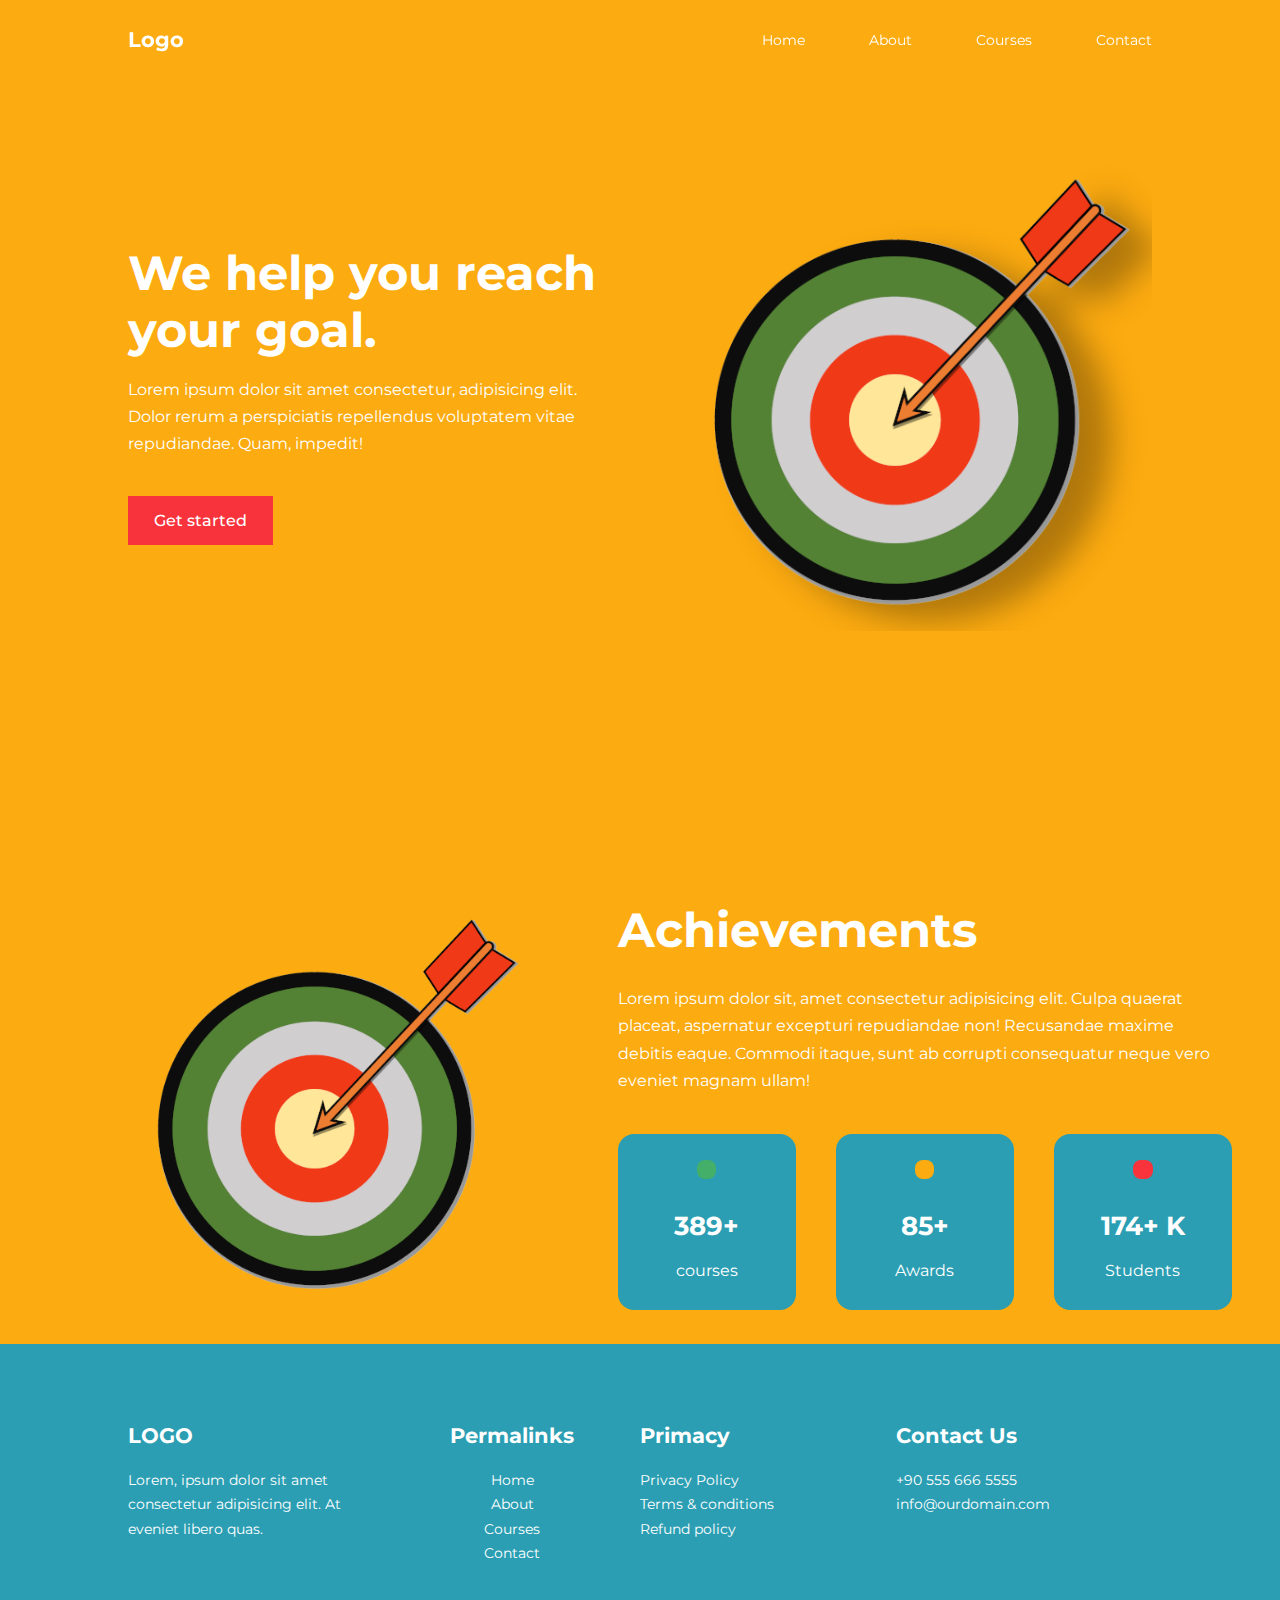
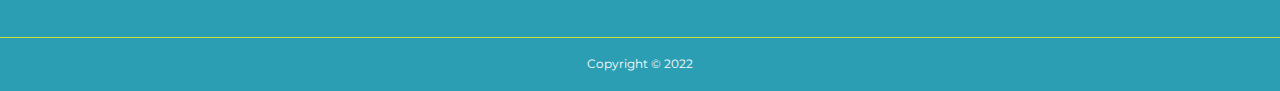
==== about.html @ c19b7053 "update About page" ====
<html lang="en">
<head>
    <meta charset="UTF-8">
    <meta http-equiv="X-UA-Compatible" content="IE=edge">
    <meta name="viewport" content="width=device-width, initial-scale=1.0">
<link rel="preconnect" href="https://fonts.googleapis.com">
<link rel="preconnect" href="https://fonts.gstatic.com" crossorigin>
<link href="https://fonts.googleapis.com/css2?family=Montserrat:ital,wght@0,100;0,200;0,300;0,400;0,500;0,600;0,700;0,800;0,900;1,100;1,200;1,300;1,400;1,500;1,600;1,700;1,800;1,900&family=Noto+Naskh+Arabic:wght@400;500;600;700&family=Roboto:ital,wght@0,100;0,300;0,400;0,500;1,300&family=Tajawal:wght@200;300;400;500&display=swap" rel="stylesheet">
        <title>education website</title>
       
        <link rel="stylesheet" href="./css/style.css">
        <link rel="stylesheet" href="./css/about.css">
        <link rel="stylesheet" href="https://unicons.iconscout.com/release/v2.1.6/css/unicons.css">

        <!-- Swiper JS CSS -->
        <link rel="stylesheet" href="https://unpkg.com/swiper@8/swiper-bundle.min.css"/>

</head>
<body>
  <nav>
    <div class="container nav_container">
      <a href="index.html"><h4>Logo</h4></a>  
      <ul class="nav_menu">
        <li><a href="index.html">Home</a></li>
        <li><a href="about.html">About</a></li>
        <li><a href="courses.html">Courses</a></li>
        <li><a href="contact.html">Contact</a></li>
      </ul>
      <button id="open-menu-btn"><i class="uil uil-bars"></i>
    </button>
    <button id="close-menu-btn"><i class="uil uil-multiply"></i>
    </button>
    </div>
  </nav>  

  <!-- ======== Start of hearder ======== -->
  <header>
    <div class="container header_container">
        <div class="header_left">
            <h1>We help you reach your goal.</h1>
            <p>Lorem ipsum dolor sit amet consectetur, adipisicing elit. Dolor rerum a perspiciatis repellendus voluptatem vitae repudiandae. Quam, impedit!</p>
            <a href="courses.html" class="btn btn-primary">Get started</a>
        </div>

        <div class="header_right">
            <div class="header_right-img">
                <img src="./images/header.png" alt="">
            </div>
        </div>
    </div>
  </header>

  <!-- ======== End of header ======== -->
<section class="about_achievements">
    <div class="container about_achievements-container" >
        <div class="about_achievements_left"><img src="./images/header.png" alt=""></div>
        <div class="about_achievements-right">
            <h1>Achievements</h1>
            <p>Lorem ipsum dolor sit, amet consectetur adipisicing elit. Culpa quaerat placeat, aspernatur excepturi repudiandae non! Recusandae maxime debitis eaque. Commodi itaque, sunt ab corrupti consequatur neque vero eveniet magnam ullam!</p>
            <div class="achievements_cards">
                <article class="achievement_card">
                    <span class="achievement_icon"><i class="uil uil-video"> </i></span>
                    <h3>389+</h3>
                    <p>courses</p>
                </article>
                <article class="achievement_card">
                    <span class="achievement_icon"><i class="uil uil-trophy"> </i></span>
                    <h3>85+</h3>
                    <p>Awards</p>
                </article>
                <article class="achievement_card">
                    <span class="achievement_icon"><i class="uil uil-users-alt"> </i></span>
                    <h3>174+ K</h3>
                    <p>Students</p>
                </article>
      
            </div>
        </div>
    </div>
</section>
  <!-- ========  Start of Footer section ======== -->

<footer>
    <div class="container footer_container">
        <div class="footer_1">
            <a href="index.html" class="footer_logo"><h4>LOGO</h4></a>
            <p>Lorem, ipsum dolor sit amet consectetur adipisicing elit. At eveniet libero quas.</p>
         </div>
         <div class="footer_2">
            <h4>Permalinks</h4>
            <ul class="permalinks">
                <li><a href="index.html">Home</a></li>
                <li><a href="about.html">About</a></li>
                <li><a href="courses.html">Courses</a></li>
                <li><a href="contact.html">Contact</a></li>

            </ul>
        </div>

            <div class="footr_3">
                <h4>Primacy</h4>
                <ul class="privacy">
                    <li><a href="#">Privacy Policy</a></li>
                    <li><a href="#">Terms & conditions</a></li>
                    <li><a href="#">Refund policy</a></li>
                    
                </ul>
            </div>

            <div class="footer_4">
                <h4>Contact Us</h4>
            <div>
                <p>+90 555 666 5555</p>
                <p>info@ourdomain.com</p>
            </div>

            <ul class="footer_socials">
                <li><a href="#"><i class="uil uil-facebook-f"></i></a></li>
                <li><a href="#"><i class="uil uil-instagram-alt"></i></a></li>
                <li><a href="#"><i class="uil uil-twitter"></i></a></li>
                <li><a href="#"><i class="uil uil-linkedin-alt"></i></a></li>
            </ul>
            </div>
                       
    </div>

   
    <div class="footer_copyright">
        <small>Copyright &copy; 2022</small>
    </div>
</footr>

<script src="./scripts/main.js"></script>



</body>
</html>
---- css/style.css ----
* {
    margin: 0;
    padding: 0;
    border: 0;
    outline: 0;
    text-decoration: none;
    list-style: none;
    box-sizing: border-box;
}

:root {

    --color-primary: #44af69;
    --color-success: #fcab10;
    --color-warning: #2B9EB3;
    --color-danger: #f8333c;
    --color-danger-variant: rgba(247,88,66,0.4);
    --color-white: #fff;
    --color-light: rgba(255,255,255,0.7);
    --color-black: #000;
    --color-bg: #fcab10;
    --color-bg1: #2B9EB3;
    --color-bg2: #d4e031;

    --container-width-lg: 80%;
    --container-width-md: 90%;
    --container-width-sm: 94%;

    --transition: all 400ms ease;
}

body {
    font-family: 'Montserrat', sans-serif;
    line-height: 1.7;
    background: var(--color-bg);
    color:var(--color-white);
}

.container {
    width: var(--container-width-lg);
    margin: 0 auto;
}

section {
    padding: 2rem 0; /*1 REM = 16 PIXEL*/
}

section h2 {
text-align: center;
margin-bottom: 4 rem;
}

h1, h2, h3, h4, h5 {
    line-height: 1.2;
}

h1 {
    font-size: 3rem;
}

h2 {
    font-size: 2rem;
    }

h3 {
    font-size: 1.6rem;
    }

h4 {
    font-size: 1.3rem;
    }

a {
    color: var(--color-white);
}

img {
    width: 100%;
    display: block;
    object-fit: cover;
}

.btn {
    display: inline-block;
    background: var(--color-white);
    color: var(--color-black);
    padding: 1 rem 2rem;
    border: 1px solid transparent;
    font-weight: 500;
    transition: var(--transition);
}

.btn:hover {
    background: transparent;
    color: var(--color-white);
    border-color: var(--color-white);
}

.btn-primary {
    background: var(--color-danger);
    color: var(--color-white);
    padding: 10px 25px;
}

.btn-secondary {
    background: var(--color-white);
    color: var(--color-bg);
    padding: 10px 25px;
}

/*============== NAVBAR =============*/

nav {
    background: transparent;
    width: 100%;
    /* width: 100vm; */
    height: 5rem;
    position: fixed;
    top: 0;
    z-index: 11;
}

.nav_container {
    height: 100%;
    display: flex;
    justify-content: space-between;
    align-items: center;
}

nav button {
    display: none;
    }

.nav_menu {
    display: flex;
    align-items: center;
    gap: 4rem;
}

.nav_menu a {
    font-size: 0.9rem;
    transition: var(--transition);
    }

.nav_menu a:hover {
    color: var(--color-primary);
    

}

/*used in Javascript to change the navbar background color*/
.window-scroll {
    background: var(--color-primary);
    box-shadow: 0 1rem 2rem rgba(0,0,0,0.2);
}
/*======== hearder styles======== */

header {
    position: relative;
    top: 5rem;
    /* overflow: hidden; */
    height: 70vh;
    margin-bottom: 15rem;

}

.header_container {
    display: grid;
    grid-template-columns: 1fr 1fr;
    align-items: center;
    gap: 5rem;
    height: 100%;
}

.header_left p {
    margin: 1rem 0 2.4rem;
}

.header_right {
    overflow: hidden;
}

/* ==========Header Image ========== */
.header_right img {
    filter: drop-shadow(2rem 1rem 1rem rgba(0,0,0,0.3));
   
}

/*======== Categories ======== */

.categories {
    background: var(--color-bg1);
    /* height: 29rem; */
}

.categories h1 {
    line-height: 1;
    margin-bottom: 3rem;
}

.categories_container {
    display: grid;
    /* grid-template-columns: 39% 59%; */
    grid-template-columns: repeat(auto-fit, minmax(300px, 1fr)); 
    /*Adapt with small screens*/
    grid-column-gap: 30px; /* horizontal space*/
    grid-row-gap: 30px; /* vertical space*/
}

.categories_left {
    margin-right: 2rem;
    padding: 1rem;
}

.categories_left p {
    margin: 1rem 0 3rem;
}


.categories_right {
    display: grid;
    grid-template-columns: repeat(auto-fit, minmax(200px, 1fr));
    gap: 1rem;
}

.category {
    background: var(--color-bg2);
    padding: 2rem;
    border-radius: 2rem;
    transition: var(--transition);
}

.category:hover {
    box-shadow: 0 3rem 3rem rgba(0,0,0,0.3);
    z-index: 1;
}

.category:nth-child(2) .category_icon {
    background: var(--color-danger);
}

.category:nth-child(3) .category_icon {
    background: var(--color-success);
}

.category:nth-child(4) .category_icon {
    background: var(--color-warning);
}

.category:nth-child(5) .category_icon {
    background: var(--color-success);
}

.category:nth-child(6) .category_icon {
    background: var(--color-danger);
}

.category_icon {
    background: var(--color-primary);
    padding: 0.7rem;
    border-radius: 0.9rem;
    font-size: 2.2rem;
}


.category h5 {
    margin: 2rem 0 1rem;
}

.category p {
    font-size: 0.85rem;
}


/* ============= Popular Courses ============== */

.courses {
    margin: 2rem;
}

.courses h2 {
    margin: 4rem;
}

.courses_container {
    display: grid;
    grid-template-columns: repeat(3, 1fr);
    gap: 2rem;
}

.course {
    background: var(--color-bg1);
    text-align: center;
    border: 1px solid transparent;
    transition: var(--transition);
}

.course:hover {
    background: transparent;
    border-color: var(--color-primary);
}

.course_info {
    padding: 2rem;

}

.course_info p {
    padding: 1.2rem 0 2rem;
    font-size: 0.9rem;

}

/* ====================  FAQs styles  ====================== */

.faqs {
    background: var(--color-bg1);
    box-shadow: 0 0 3rem rgba(0,0,0,0.5);
  
}

.faqs h2 {
    margin-bottom: 4rem;
}

.faqs_container {
    display: grid;
    grid-template-columns: 1fr 1fr;
    gap: 1rem;

}

.faq {
    padding: 2rem;
    display: flex;
    align-items: center;
    gap: 1.4rem;
    height: fit-content;
    background: var(--color-primary);
    cursor: pointer;
}

.faq h4 {
    font-size: 1rem;
    line-height: 2.2;
}

.faq_icon {
    align-self: flex-start;
    font-size: 1.2rem;
}

.faq p {
    margin-top: 0.8rem;
    display: none;
}

.faq.open p {
    display: block;
}

/* ==============Testimonials============= */

.testimonials_container {
    overflow-x: hidden;
    position: relative;
    margin-bottom: 5rem;
}

.testimonials_container h2 {
    padding: 2rem;
}

.testimonial {
    padding-top: 2rem;
}

.avatar {
    width: 6rem;
    height: 6rem;
    border-radius: 50%;
    overflow: hidden;
    margin: 0 auto 1rem;
    border: 1rem solid var(--color-bg1);
}

.testimonial_info {
    text-align: center;
}

.testimonial_body {
    background: var(--color-primary);
    padding: 2rem;
    margin-top: 3rem;
    position: relative;
}

.testimonial_body::before {
    content: "";
    display: block;
    background: linear-gradient(135deg, transparent, var(--color-primary), var(--color-primary));
    width: 3rem;
    height: 3rem;
    position: absolute;
    left: 47%;
    top: -1.5rem;
    transform: rotate(45deg);
}


.swiper-wrapper {
    /* padding-bottom: 1rem !important; */
    margin-bottom: 1rem !important;
}
/* ==============Footer styles ============= */

footer {
    background: var(--color-bg1);
    padding-top: 5rem;
    font-size: 0.9rem;

}

.footer_container {
    display: grid;
    grid-template-columns: repeat(4, 1fr);
}

.footer_container > div h4 {
    margin-bottom: 1.2rem;
}

.footer_1 p {
    margin: 0 1rem 2rem 0;

}

.footer_2 {
    text-align: center;
}

.footer_3 {
    margin: 0 1rem 2rem 0;
}

.footer ul li {
    margin-bottom: 0.7rem;
}

.footer ul li a:hover {
    text-decoration: underline;
}

.footer_socials {
    display: flex;
    gap: 1.2rem;
    font-size: 1.4rem;
    margin-top: 2rem;
}

.footer_copyright {
    text-align: center;
    margin-top: 4rem;
    padding: 1rem 0;
    border-top: 1px solid var(--color-bg2);
}

/* ========= MEDIA QUERIES (TABLET)======= */

@media screen and (max-width: 1024px) {
   .container {
        width: var(--container-width-md);
     
   }
    
   h1 {
    font-size: 2.2rem;
   }

   h2 {
    font-size: 1.7rem;
   }

   h3 {
    font-size: 1.4rem;
   }

   h4 {
    font-size: 1.2rem;
   }

   /* ============ tablet Navbar ==========*/

   nav button {
    display: inline-block;
    background: transparent;
    font-size: 1.8rem;
    color: var(--color-white);
    cursor: pointer;
   }

   nav button#close-menu-btn {
    display: none;
   }

.nav_menu {
    position: fixed;
    top: 5rem;
    right: 5%;
    height: fit-content;
    width: 18rem;
    flex-direction: column;
    gap: 0;
    display: none;
}

.nav_menu li {
    width: 100%;
    height: 5.8rem;
    animation: animateNavItems 400ms linear forwards;
    transform-origin: top right;
    opacity: 0;
}

.nav_menu li:nth-child(2) {
    animation-delay: 200ms;
}

.nav_menu li:nth-child(3) {
    animation-delay: 400ms;
}

.nav_menu li:nth-child(4) {
    animation-delay: 600ms;
}


@keyframes animateNavItems {
    0% {
        transform: rotateZ(-90deg);
    }
    100% {
        transform: rotateZ(0deg);
        opacity: 1;

    }
    
}
.nav_menu li a {
    background: var(--color-primary);
    box-shadow: -4rem 6rem 10rem rgba(0, 0, 0, 0.6);
    width: 100%;
    height: 100%;
    display:grid;
    place-items: center;
}

.nav_menu li a:hover {
    background: var(--color-bg2);
    color: var(--color-white);
}

/* ========= Header section for tablet ======= */

header {
    height: 52vh;
    margin-bottom: 4rem;
     overflow: hidden;
}

.header_container {
    gap: 0;
    /* padding-top: 20rem; */
    padding-bottom: 3rem;
  

}

.header_right img {
    filter: none; /* No drop-Shadow for Mobile*/
      
}

/* ======= Categories ======= */
    .categories {
        height: auto;
    }

    
    .categories_left {
        margin-right: 0;
    }

    .categories_right {
        display: grid;
        grid-template-columns: repeat(minmax(300px, 1fr));
    }


        /* ========= Courses ========== */
    .courses {
        margin-top: 0px;
    }

    .courses_container {
        grid-template-columns: 1fr;
  
    }

    /* ========== FAQs ========== */

    .faqs_container {
        grid-template-columns: 1fr;
    }

    .faq {
        padding: 1.5rem;
    }

     /* ========== Footer ========== */

     .footer_container {
        grid-template-columns: 1fr;
        text-align: center;
        row-gap: 2rem;
     }

     .footer_1 p {
        margin: 1rem auto;
     }

     .footer_socials {
        justify-content: center;

     }
}
---- css/about.css ----
/* =========== Achievements section =========== */

.about_achievements {
    margin-top: 3rem;
}

.about_achievements-container {
    display: grid;
    grid-template-columns: 40% 60%;
    gap: 5rem;
}

.about_achievements-right > p {
    margin: 1.6rem 0 2.5rem;
    /* margin-bottom: 3rem; */
}

.achievements_cards {
    display: grid;
    grid-template-columns: repeat(3, 1fr);
    gap: 2.5rem;
}


.achievement_card {
    background: var(--color-bg1);
    border-radius: 1rem;
    padding: 1.6rem;
    text-align: center;
    transition: var(--transition);
}

.achievement_card:hover {
    background: var(--color-bg2);
    box-shadow: 0 3rem 3rem rgba(0, 0, 0, 0.3);

}

.achievement_icon {
    background: var(--color-danger);
    padding: 0.6rem;
    border-radius: 0.5rem;
    display: inline-block;
    margin-bottom: 2rem;
    font-size: 2rem;
}

.achievement_card:nth-last-child(2)
    .achievement_icon {
        background: var(--color-success);
    }


    .achievement_card:nth-last-child(3)
    .achievement_icon {
        background: var(--color-primary);
    }


    .achievement_card p {
        margin-top: 1rem;
    }
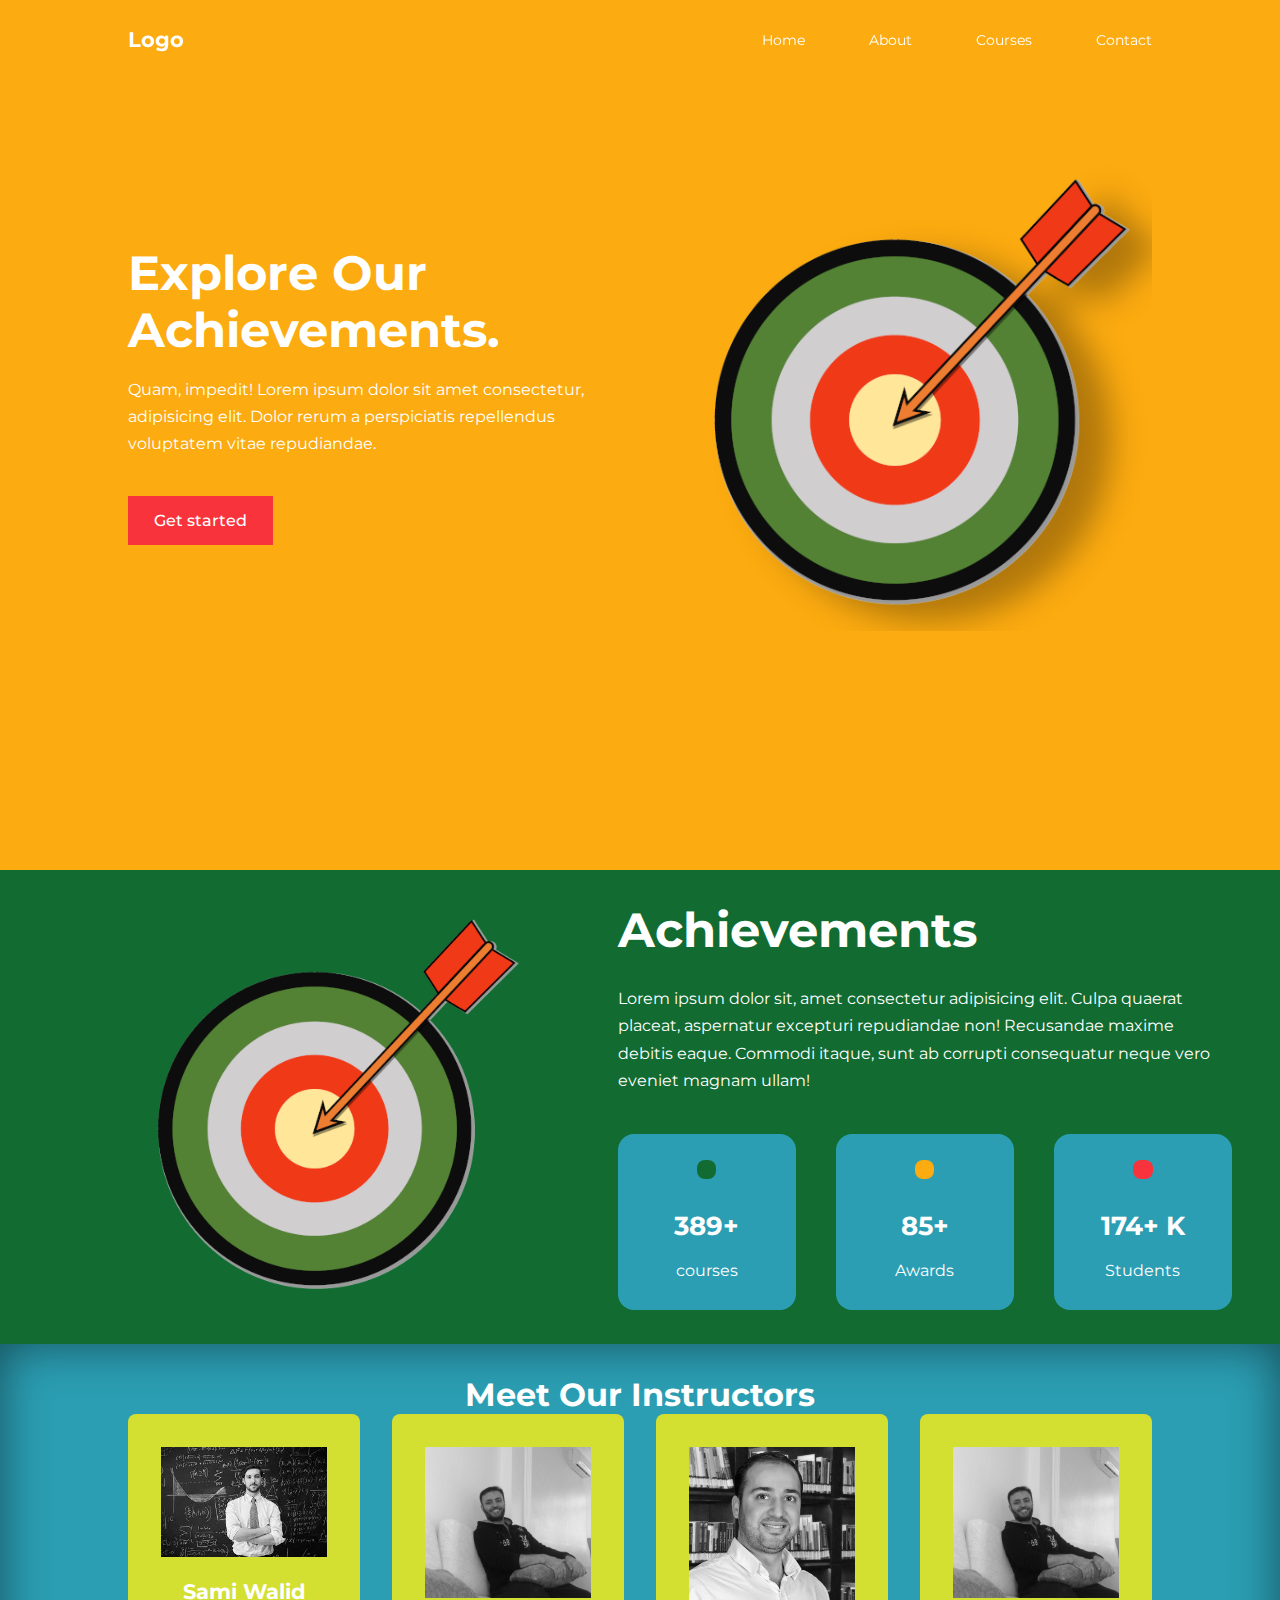
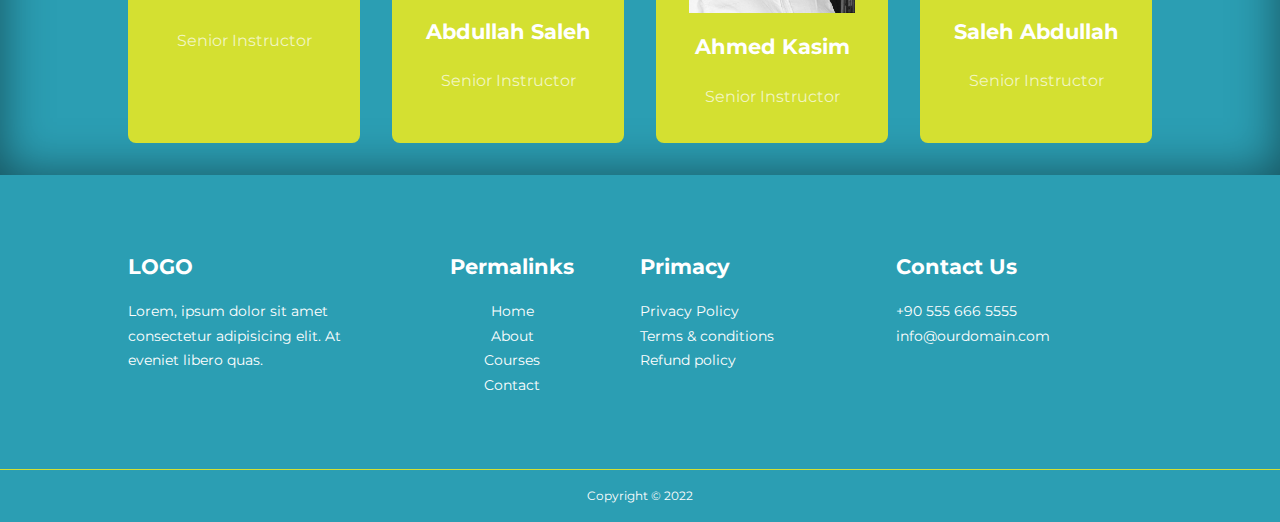
==== commit dacecdeb: "update for contact form and about" ====
--- a/about.html
+++ b/about.html
@@ -37,8 +37,8 @@
   <header>
     <div class="container header_container">
         <div class="header_left">
-            <h1>We help you reach your goal.</h1>
-            <p>Lorem ipsum dolor sit amet consectetur, adipisicing elit. Dolor rerum a perspiciatis repellendus voluptatem vitae repudiandae. Quam, impedit!</p>
+            <h1>Explore Our Achievements.</h1>
+            <p>Quam, impedit! Lorem ipsum dolor sit amet consectetur, adipisicing elit. Dolor rerum a perspiciatis repellendus voluptatem vitae repudiandae.</p>
             <a href="courses.html" class="btn btn-primary">Get started</a>
         </div>
 
@@ -53,7 +53,7 @@
   <!-- ======== End of header ======== -->
 <section class="about_achievements">
     <div class="container about_achievements-container" >
-        <div class="about_achievements_left"><img src="./images/header.png" alt=""></div>
+        <div class=".about_achievements-left"><img src="./images/header.png" alt=""></div>
         <div class="about_achievements-right">
             <h1>Achievements</h1>
             <p>Lorem ipsum dolor sit, amet consectetur adipisicing elit. Culpa quaerat placeat, aspernatur excepturi repudiandae non! Recusandae maxime debitis eaque. Commodi itaque, sunt ab corrupti consequatur neque vero eveniet magnam ullam!</p>
@@ -78,6 +78,75 @@
         </div>
     </div>
 </section>
+<!-- ========  End of Achievements section ======== -->
+<section class="team">
+    <h2>Meet Our Instructors</h2>
+    <div class="container team_container">
+        <article class="team_member">
+            <div class="team_member-image">
+                <img src="./images/abdullah.jpg" alt="">
+            </div>
+            <div class="team_member-info">
+                <h4>Sami Walid</h4>
+                <p>Senior Instructor</p>
+            </div>
+            <div class="team_member-socials">
+                <a href="https://instagram.com" target="_blank"><i class="uil uil-instagram"></i></a>
+                <a href="https://twitter.com" target="_blank"><i class="uil uil-twitter-alt"></i></a>
+                <a href="https://linkedin.com" target="_blank"><i class="uil uil-linkedin-alt"></i></a>
+            </div>
+        </article>
+
+        <article class="team_member">
+            <div class="team_member-image">
+                <img src="./images/ahmed.jpg" alt="">
+            </div>
+            <div class="team_member-info">
+                <h4>Abdullah Saleh</h4>
+                <p>Senior Instructor</p>
+            </div>
+            <div class="team_member-socials">
+                <a href="https://instagram.com" target="_blank"><i class="uil uil-instagram"></i></a>
+                <a href="https://twitter.com" target="_blank"><i class="uil uil-twitter-alt"></i></a>
+                <a href="https://linkedin.com" target="_blank"><i class="uil uil-linkedin-alt"></i></a>
+            </div>
+        </article>
+
+        <article class="team_member">
+            <div class="team_member-image">
+                <img src="./images/mf.jpg" alt="">
+            </div>
+            <div class="team_member-info">
+                <h4>Ahmed Kasim</h4>
+                <p>Senior Instructor</p>
+            </div>
+            <div class="team_member-socials">
+                <a href="https://instagram.com" target="_blank"><i class="uil uil-instagram"></i></a>
+                <a href="https://twitter.com" target="_blank"><i class="uil uil-twitter-alt"></i></a>
+                <a href="https://linkedin.com" target="_blank"><i class="uil uil-linkedin-alt"></i></a>
+            </div>
+        </article>
+
+        <article class="team_member">
+            <div class="team_member-image">
+                <img src="./images/ahmed.jpg" alt="">
+            </div>
+            <div class="team_member-info">
+                <h4>Saleh Abdullah</h4>
+                <p>Senior Instructor</p>
+            </div>
+            <div class="team_member-socials">
+                <a href="https://instagram.com" target="_blank"><i class="uil uil-instagram"></i></a>
+                <a href="https://twitter.com" target="_blank"><i class="uil uil-twitter-alt"></i></a>
+                <a href="https://linkedin.com" target="_blank"><i class="uil uil-linkedin-alt"></i></a>
+            </div>
+        </article>
+    </div>
+</section>
+
+
+
+
   <!-- ========  Start of Footer section ======== -->
 
 <footer>
--- a/css/style.css
+++ b/css/style.css
@@ -10,7 +10,7 @@
 
 :root {
 
-    --color-primary: #44af69;
+    --color-primary: #126c32;
     --color-success: #fcab10;
     --color-warning: #2B9EB3;
     --color-danger: #f8333c;
--- a/css/about.css
+++ b/css/about.css
@@ -1,7 +1,10 @@
 /* =========== Achievements section =========== */
+
+
 
 .about_achievements {
     margin-top: 3rem;
+    background: var(--color-primary);
 }
 
 .about_achievements-container {
@@ -61,3 +64,126 @@
         margin-top: 1rem;
     }
     
+    /* ======= Team ======= */
+
+    .team {
+        background: var(--color-bg1);
+        box-shadow: inset 0 0 3rem rgba(0, 0, 0, 0.5);
+    }
+
+    .team_container {
+        display: grid;
+        grid-template-columns: repeat(4, 1fr);
+        gap: 2rem;
+    }
+
+
+    .team_member {
+        background: var(--color-bg2);
+        padding: 2rem;
+        border: 1px solid transparent;
+        border-radius: 0.5rem;
+        position: relative;
+        overflow: hidden;
+    }
+
+    .team_member:hover {
+        background: transparent;
+        padding: 2rem;
+        border-color: var(--color-primary);
+       
+    }
+
+    .team_member-image img {
+     filter: saturate(0);
+     
+    }
+
+    .team_member:hover img {
+        filter: saturate(1);
+    }
+
+    .team_member-info * {
+        text-align: center;
+        margin-top: 1.4rem;
+    }
+
+    .team_member p {
+        color: var(--color-light);
+    }
+
+    .team_member-socials {
+        position: absolute;
+        top: 50%;
+        transform: translateY(-50%);
+        right: -100%; /*Hide socials bar*/
+        display: flex;
+        flex-direction: column;
+        background: var(--color-primary);
+        border-radius: 0.5rem 0 0 0.5rem;
+        box-shadow: -2rem 0 2rem rgba(0, 0, 0, 0.3);
+        transition: var(--transition);
+    }
+
+    .team_member:hover .team_member-socials {
+       right: 0;
+    }
+
+    .team_member-socials a {
+        padding: 1rem;
+    }
+
+
+    /* ======== Responsive styles for Tablet devices ========== */
+
+    @media screen and (max-width: 1024px) {
+
+     .about_achievements {
+        margin-top: 2rem;
+        }
+
+        .about_achievements-container {
+            grid-template-columns: 1fr;
+            gap: 4rem;
+        }
+
+        .about_achievements-left {
+            width: 80%;
+            margin: 0 auto;
+        }
+
+        .team_container {
+            grid-template-columns: repeat(2, 1fr);
+            gap: 1.5rem;
+        }
+
+        .team_member {
+            gap: 1rem;
+        }
+    }
+       
+    
+    /* ======== Responsive styles for mobile phone ========== */
+    @media screen and (max-width: 600px) {
+
+        body {
+            background: red;
+        }
+
+        .achievements_cards {
+            grid-template-columns: 1fr 1fr;
+            gap: 0.7rem;
+        }
+        
+        .team_container {
+            grid-template-columns: 1fr 1fr;
+        }
+
+        .team_member {
+            padding: 0;
+        }
+
+        .team_member p {
+            margin-bottom: 1.5rem;
+        }
+    }